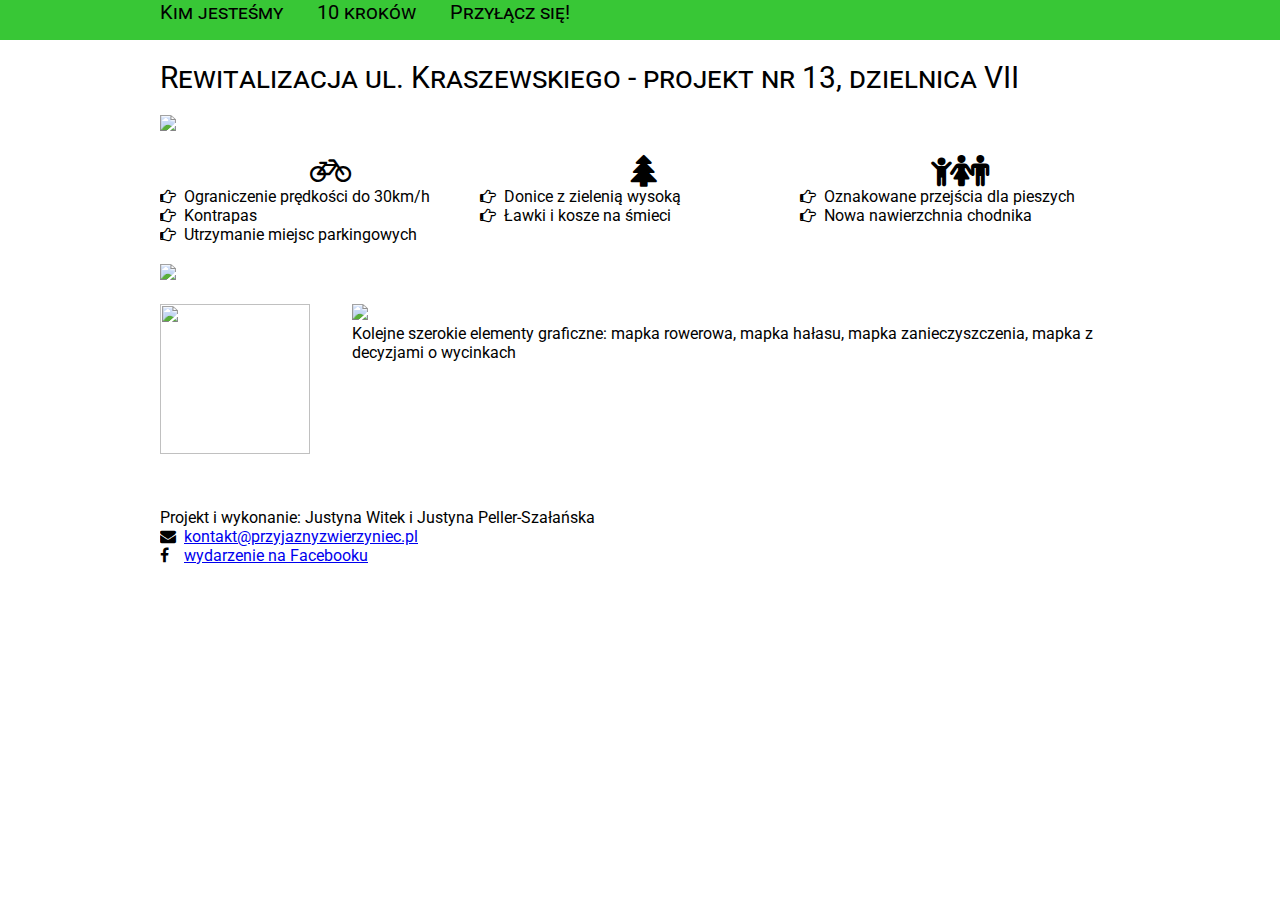
==== index.html @ 170ca945 "Menu added" git status" ====
<!DOCTYPE html>
<html lang="en">
<head>
  <meta charset="utf-8">
  <title>Przyjazny Zwierzyniec</title>
  <link href='http://fonts.googleapis.com/css?family=Roboto&amp;subset=latin,latin-ext' rel='stylesheet' type='text/css'>
  <link rel="stylesheet" href="stylesheets/main.css">
  <link rel="stylesheet" href="http://maxcdn.bootstrapcdn.com/font-awesome/4.3.0/css/font-awesome.min.css">

</head>

<body>
  <nav>
    <div class="menu-bar">
      <ul class="menu-content">
        <li>Kim jesteśmy</li>
        <li>10 kroków</li>
        <li>Przyłącz się!</li>
      </ul>
  </nav>
  <header>
    <h1> Rewitalizacja ul. Kraszewskiego - projekt nr 13, dzielnica VII</h1>
    <section>
      <div class="visualisation">
        <img src="senatorska_salwatorska.jpg" class="visualisation-image">
      </div>

      <!--Założenia-->
      <div class="group">
        <div class="elements">
          <p><i class="fa fa-bicycle fa-2x"></i></p>
          <ul>
            <li><i class="fa fa-hand-o-right"></i> Ograniczenie prędkości do 30km/h</li>
            <li><i class="fa fa-hand-o-right"></i> Kontrapas </li>
            <li><i class="fa fa-hand-o-right"></i> Utrzymanie miejsc parkingowych</li>
          </ul>
        </div>
        <div class="elements">
          <p><i class="fa fa-tree fa-2x"></i><p>
            <ul>
              <li><i class="fa fa-hand-o-right"></i> Donice z zielenią wysoką </li>
              <li><i class="fa fa-hand-o-right"></i> Ławki i kosze na śmieci</li>
            </ul>
          </div>
          <div class="elements">
            <p><i class="fa fa-child fa-2x"></i><i class="fa fa-female fa-2x"></i><i class="fa fa-male fa-2x"></i></p>
            <ul>
              <li><i class="fa fa-hand-o-right"></i> Oznakowane przejścia dla pieszych</li>
              <li><i class="fa fa-hand-o-right"></i> Nowa nawierzchnia chodnika</li>
            </ul>
          </div>
        </div>


        <div class="visualisation">
          <img src="salwatorska_falata.jpg" class="visualisation-image">
        </div>

        <div>
          <div class="voting-logo">
            <img src="logo_13.jpg">
          </div>
          <div class="voting-rules">
            <img src="voting_dates.png">
          </div>
        </div>

        <div class="maps">
          Kolejne szerokie elementy graficzne: mapka rowerowa, mapka hałasu, mapka zanieczyszczenia, mapka z decyzjami o wycinkach
        </div>

<!--
    <div>Icons made by <a href="http://www.flaticon.com/authors/freepik" title="Freepik">Freepik</a> from <a href="http://www.flaticon.com" title="Flaticon">www.flaticon.com</a>             is licensed by <a href="http://creativecommons.org/licenses/by/3.0/" title="Creative Commons BY 3.0">CC BY 3.0</a>
    </div>
  -->
</section>

<section>
  <footer>
    <p>Projekt i wykonanie: Justyna Witek i Justyna Peller-Szałańska</p>
    <p><i class="fa fa-envelope"></i> <a href="mailto:kontakt@przyjaznyzwierzyniec.pl">kontakt@przyjaznyzwierzyniec.pl</a>
      <p><i class="fa fa-facebook"></i> <a href="https://www.facebook.com/events/658930050875613/">wydarzenie na Facebooku</p>
    </footer>
  </section>
</body>
</html>
---- stylesheets/main.css ----
/* http://meyerweb.com/eric/tools/css/reset/ 2. v2.0 | 20110126
  License: none (public domain)
*/

html, body, div, span, applet, object, iframe,
h1, h2, h3, h4, h5, h6, p, blockquote, pre,
a, abbr, acronym, address, big, cite, code,
del, dfn, em, img, ins, kbd, q, s, samp,
small, strike, strong, sub, sup, tt, var,
b, u, i, center,
dl, dt, dd, ol, ul, li,
fieldset, form, label, legend,
table, caption, tbody, tfoot, thead, tr, th, td,
article, aside, canvas, details, embed,
figure, figcaption, footer, header, hgroup,
menu, nav, output, ruby, section, summary,
time, mark, audio, video {
  margin: 0;
  padding: 0;
  border: 0;
  font-size: 100%;
  font: inherit;
  vertical-align: baseline;
}
/* HTML5 display-role reset for older browsers */

/*
  ========================================
  Grid
  ========================================
*/

*,
*:before,
*:after {
  -webkit-box-sizing: border-box;
     -moz-box-sizing: border-box;
          box-sizing: border-box;
}

body {
  font-family: 'Roboto', sans-serif;
  font-size: 16px;
  margin: 0 auto;
  width: 960px;
}

header {
  margin: 60px 0;
}

footer {
  clear: both;
  padding: 50px 0;
}


/*
  ========================================
  Typography
  ========================================
*/

h1 {
  font-size: 30px;
  font-variant: small-caps;
}


.elements p {
  text-align: center;
  vertical-align: bottom;
}

h3 {
  font-size: 20px;
  font-weight: 300;
  padding: 20px;
  margin-top: 20px;
  margin-bottom: 20px;
  line-height: 20px;
  border-radius: 10px;
  width: auto;
}


/*
  ========================================
  Site content
  ========================================
*/

.menu-bar {
  background-color: #38C736;
  top: 0;
  left: 0;
  position: fixed;
  right: 0;
  padding: 0 160px;
  height: 40px;
}

.menu-content {
  list-style-type: none;
  padding-left: 0;
  margin-left: 0;
}

.menu-content li {
  font-size: 20px;
  display: inline;
  padding-right: 30px;
  font-variant: small-caps;
}

.visualisation {
  margin: 20px auto;
}

.visualisation-image {
  width: 960px;
}

.elements {
  float: left;
  width: 33.33%;
}

.group:before,
.group:after {
  content: "";
  display: table;
}
.group:after {
  clear: both;
}
.group {
  *zoom: 1;
}

.voting-logo {
  float: left;
  width: 20%;
  padding: 20 0;
}

.voting-logo img {
  width: 150px;
  height: 150px;
}

.voting-rules {
  float: left;
  width: 80%;
  padding: 20 0;
}

.voting-rules img {
  width: 720px;
}

.maps {
  margin-top: 20px;
}

i {
  width: 20px;
}

li {
    list-style-type: none;
}
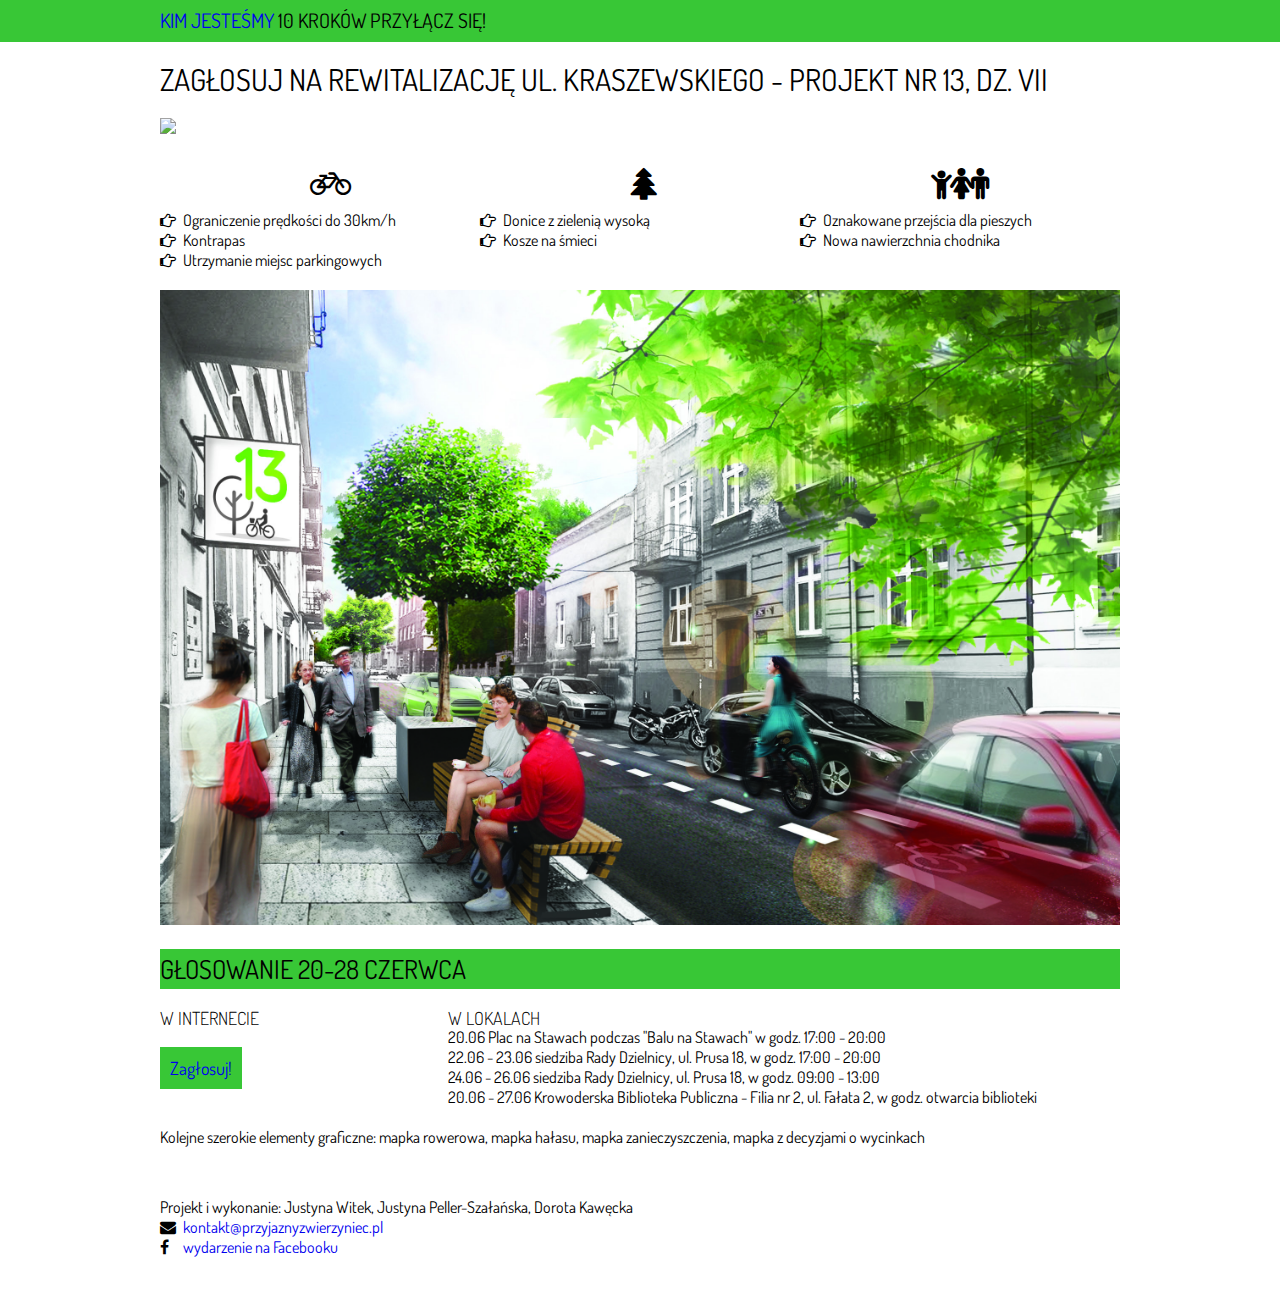
==== commit 1de9b244: "Voting section added" ====
--- a/index.html
+++ b/index.html
@@ -3,7 +3,7 @@
 <head>
   <meta charset="utf-8">
   <title>Przyjazny Zwierzyniec</title>
-  <link href='http://fonts.googleapis.com/css?family=Roboto&amp;subset=latin,latin-ext' rel='stylesheet' type='text/css'>
+  <link href='http://fonts.googleapis.com/css?family=Dosis&amp;subset=latin,latin-ext' rel='stylesheet' type='text/css'>
   <link rel="stylesheet" href="stylesheets/main.css">
   <link rel="stylesheet" href="http://maxcdn.bootstrapcdn.com/font-awesome/4.3.0/css/font-awesome.min.css">
 
@@ -11,63 +11,73 @@
 
 <body>
   <nav>
-    <div class="menu-bar">
-      <ul class="menu-content">
-        <li>Kim jesteśmy</li>
-        <li>10 kroków</li>
-        <li>Przyłącz się!</li>
-      </ul>
+    <ul class="menu">
+      <li><a href="kim.html">Kim jesteśmy</a></li>
+      <li>10 kroków</li>
+      <li>Przyłącz się!</li>
+    </ul>
   </nav>
+
   <header>
-    <h1> Rewitalizacja ul. Kraszewskiego - projekt nr 13, dzielnica VII</h1>
-    <section>
-      <div class="visualisation">
-        <img src="senatorska_salwatorska.jpg" class="visualisation-image">
+    <h1>Zagłosuj na rewitalizację ul. Kraszewskiego - projekt nr 13, dz. VII</h1>
+  </header>
+
+  <section class-"project">
+    <div class="visualisation">
+      <img src="senatorska_salwatorska.jpg">
+    </div>
+    <!--Założenia-->
+    <div class="clear">
+      <div class="elements">
+        <p><i class="fa fa-bicycle fa-2x"></i></p>
+        <ul>
+          <li><i class="fa fa-hand-o-right"></i> Ograniczenie prędkości do 30km/h</li>
+          <li><i class="fa fa-hand-o-right"></i> Kontrapas </li>
+          <li><i class="fa fa-hand-o-right"></i> Utrzymanie miejsc parkingowych</li>
+        </ul>
       </div>
-
-      <!--Założenia-->
-      <div class="group">
-        <div class="elements">
-          <p><i class="fa fa-bicycle fa-2x"></i></p>
+      <div class="elements">
+        <p><i class="fa fa-tree fa-2x"></i><p>
           <ul>
-            <li><i class="fa fa-hand-o-right"></i> Ograniczenie prędkości do 30km/h</li>
-            <li><i class="fa fa-hand-o-right"></i> Kontrapas </li>
-            <li><i class="fa fa-hand-o-right"></i> Utrzymanie miejsc parkingowych</li>
+            <li><i class="fa fa-hand-o-right"></i> Donice z zielenią wysoką </li>
+            <li><i class="fa fa-hand-o-right"></i> Kosze na śmieci</li>
           </ul>
         </div>
         <div class="elements">
-          <p><i class="fa fa-tree fa-2x"></i><p>
+          <p><i class="fa fa-child fa-2x"></i><i class="fa fa-female fa-2x"></i><i class="fa fa-male fa-2x"></i></p>
+          <ul>
+            <li><i class="fa fa-hand-o-right"></i> Oznakowane przejścia dla pieszych</li>
+            <li><i class="fa fa-hand-o-right"></i> Nowa nawierzchnia chodnika</li>
+          </ul>
+        </div>
+      </div>
+
+      <div class="visualisation">
+        <img src="salwatorska_falata.jpg">
+      </div>
+
+      <section class="voting">
+          <h2>Głosowanie 20-28 czerwca</h2>
+          <div class="clear">
+          <div class="voting-online">
+            <h3>W Internecie</h3>
+            <a href="http://budzet.dialoguj.pl/projects/1094-rewitalizacja-ul-kraszewskiego-poprawa-bezpieczenstwa-ruchu-drogowego-oraz-podniesienie-standardu-i-ozywienie-przestrzeni-sasiedzkiej-sciezka-rowerowa-i-zielen">Zagłosuj!</a>
+          </div>
+          <div class="voting-onsite">
+            <h3>W lokalach</h3>
             <ul>
-              <li><i class="fa fa-hand-o-right"></i> Donice z zielenią wysoką </li>
-              <li><i class="fa fa-hand-o-right"></i> Ławki i kosze na śmieci</li>
-            </ul>
-          </div>
-          <div class="elements">
-            <p><i class="fa fa-child fa-2x"></i><i class="fa fa-female fa-2x"></i><i class="fa fa-male fa-2x"></i></p>
-            <ul>
-              <li><i class="fa fa-hand-o-right"></i> Oznakowane przejścia dla pieszych</li>
-              <li><i class="fa fa-hand-o-right"></i> Nowa nawierzchnia chodnika</li>
+              <li>20.06 Plac na Stawach podczas "Balu na Stawach" w godz. 17:00 - 20:00</li>
+              <li>22.06 - 23.06 siedziba Rady Dzielnicy, ul. Prusa 18, w godz. 17:00 - 20:00</li>
+              <li>24.06 - 26.06 siedziba Rady Dzielnicy, ul. Prusa 18, w godz. 09:00 - 13:00</li>
+              <li>20.06 - 27.06 Krowoderska Biblioteka Publiczna - Filia nr 2, ul. Fałata 2, w godz. otwarcia biblioteki</li>
             </ul>
           </div>
         </div>
+      </section>
 
-
-        <div class="visualisation">
-          <img src="salwatorska_falata.jpg" class="visualisation-image">
-        </div>
-
-        <div>
-          <div class="voting-logo">
-            <img src="logo_13.jpg">
-          </div>
-          <div class="voting-rules">
-            <img src="voting_dates.png">
-          </div>
-        </div>
-
-        <div class="maps">
-          Kolejne szerokie elementy graficzne: mapka rowerowa, mapka hałasu, mapka zanieczyszczenia, mapka z decyzjami o wycinkach
-        </div>
+      <div class="maps">
+        Kolejne szerokie elementy graficzne: mapka rowerowa, mapka hałasu, mapka zanieczyszczenia, mapka z decyzjami o wycinkach
+      </div>
 
 <!--
     <div>Icons made by <a href="http://www.flaticon.com/authors/freepik" title="Freepik">Freepik</a> from <a href="http://www.flaticon.com" title="Flaticon">www.flaticon.com</a>             is licensed by <a href="http://creativecommons.org/licenses/by/3.0/" title="Creative Commons BY 3.0">CC BY 3.0</a>
@@ -75,12 +85,10 @@
   -->
 </section>
 
-<section>
-  <footer>
-    <p>Projekt i wykonanie: Justyna Witek i Justyna Peller-Szałańska</p>
-    <p><i class="fa fa-envelope"></i> <a href="mailto:kontakt@przyjaznyzwierzyniec.pl">kontakt@przyjaznyzwierzyniec.pl</a>
-      <p><i class="fa fa-facebook"></i> <a href="https://www.facebook.com/events/658930050875613/">wydarzenie na Facebooku</p>
-    </footer>
-  </section>
+<footer>
+  <p>Projekt i wykonanie: Justyna Witek, Justyna Peller-Szałańska, Dorota Kawęcka</p>
+  <p><i class="fa fa-envelope"></i> <a href="mailto:kontakt@przyjaznyzwierzyniec.pl">kontakt@przyjaznyzwierzyniec.pl</a></p>
+  <p><i class="fa fa-facebook"></i> <a href="https://www.facebook.com/events/658930050875613/">wydarzenie na Facebooku</a></p>
+</footer>
 </body>
 </html>
--- a/stylesheets/main.css
+++ b/stylesheets/main.css
@@ -39,14 +39,14 @@
 }
 
 body {
-  font-family: 'Roboto', sans-serif;
+  font-family: 'Dosis', sans-serif;
   font-size: 16px;
   margin: 0 auto;
   width: 960px;
 }
 
 header {
-  margin: 60px 0;
+  margin: 60px 0 20px 0;
 }
 
 footer {
@@ -63,24 +63,24 @@
 
 h1 {
   font-size: 30px;
-  font-variant: small-caps;
+  text-transform: uppercase;
 }
 
+h2 {
+  font-size: 26px;
+  text-transform: uppercase;
+}
 
 .elements p {
+  margin: 10px 0;
   text-align: center;
-  vertical-align: bottom;
 }
 
 h3 {
-  font-size: 20px;
+  font-size: 18px;
   font-weight: 300;
-  padding: 20px;
-  margin-top: 20px;
-  margin-bottom: 20px;
-  line-height: 20px;
-  border-radius: 10px;
-  width: auto;
+  line-height: 18px;
+  text-transform: uppercase;
 }
 
 
@@ -90,35 +90,35 @@
   ========================================
 */
 
-.menu-bar {
-  background-color: #38C736;
+nav {
+  position: fixed;
   top: 0;
   left: 0;
-  position: fixed;
   right: 0;
-  padding: 0 160px;
-  height: 40px;
+  background-color: #38C736;
+  z-index: 1;
 }
 
-.menu-content {
+.menu {
   list-style-type: none;
+  width: 960px;
+  margin: 0 auto;
   padding-left: 0;
-  margin-left: 0;
+  line-height: 40px;
 }
 
-.menu-content li {
+.menu li {
   font-size: 20px;
   display: inline;
-  padding-right: 30px;
-  font-variant: small-caps;
+  text-transform: uppercase;
 }
 
 .visualisation {
   margin: 20px auto;
 }
 
-.visualisation-image {
-  width: 960px;
+.visualisation img {
+  width: 100%;
 }
 
 .elements {
@@ -126,41 +126,52 @@
   width: 33.33%;
 }
 
-.group:before,
-.group:after {
+.clear:before,
+.clear:after {
   content: "";
   display: table;
 }
-.group:after {
+
+.clear:after {
   clear: both;
 }
-.group {
+
+.clear {
   *zoom: 1;
 }
 
-.voting-logo {
-  float: left;
-  width: 20%;
-  padding: 20 0;
+.project .clear {
+  margin-bottom: 40px;
 }
 
-.voting-logo img {
-  width: 150px;
-  height: 150px;
+
+.voting h2 {
+  height: 40px;
+  line-height: 40px;
+  background-color: #38C736;
 }
 
-.voting-rules {
+.voting-online {
   float: left;
-  width: 80%;
-  padding: 20 0;
+  width: 30%;
+  padding: 20px 0;
 }
 
-.voting-rules img {
-  width: 720px;
+.voting-onsite {
+  float: right;
+  width: 70%;
+  padding: 20px 0;
 }
 
-.maps {
+a {
+  text-decoration: none;
+}
+.voting-online a {
+  font-size: 18px;
+  background: #38C736;
+  padding: 10px;
   margin-top: 20px;
+  display: inline-block;
 }
 
 i {
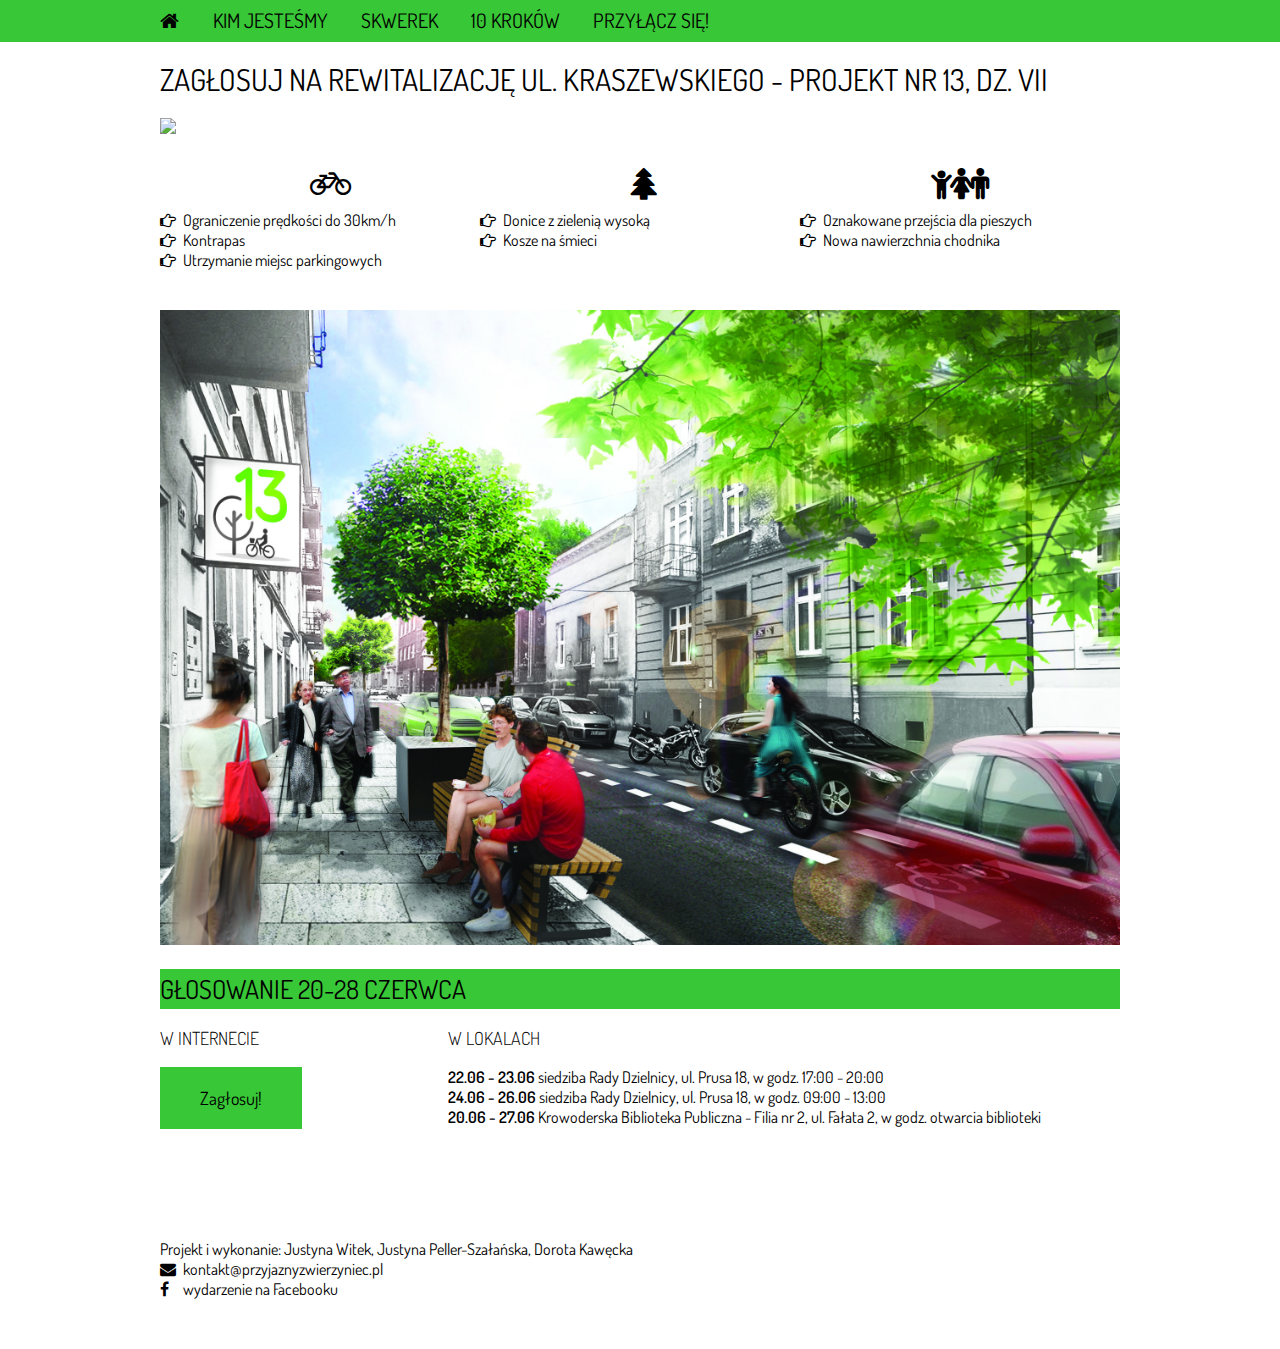
==== commit bd8f3005: "Skwerek subsite added, favicon created" ====
--- a/index.html
+++ b/index.html
@@ -3,16 +3,34 @@
 <head>
   <meta charset="utf-8">
   <title>Przyjazny Zwierzyniec</title>
-  <link href='http://fonts.googleapis.com/css?family=Dosis&amp;subset=latin,latin-ext' rel='stylesheet' type='text/css'>
+  <link href='http://fonts.googleapis.com/css?family=Dosis:400,600&amp;subset=latin,latin-ext' rel='stylesheet' type='text/css'>
   <link rel="stylesheet" href="stylesheets/main.css">
   <link rel="stylesheet" href="http://maxcdn.bootstrapcdn.com/font-awesome/4.3.0/css/font-awesome.min.css">
-
+  <link rel="apple-touch-icon" sizes="57x57" href="/apple-icon-57x57.png">
+  <link rel="apple-touch-icon" sizes="60x60" href="/apple-icon-60x60.png">
+  <link rel="apple-touch-icon" sizes="72x72" href="/apple-icon-72x72.png">
+  <link rel="apple-touch-icon" sizes="76x76" href="/apple-icon-76x76.png">
+  <link rel="apple-touch-icon" sizes="114x114" href="/apple-icon-114x114.png">
+  <link rel="apple-touch-icon" sizes="120x120" href="/apple-icon-120x120.png">
+  <link rel="apple-touch-icon" sizes="144x144" href="/apple-icon-144x144.png">
+  <link rel="apple-touch-icon" sizes="152x152" href="/apple-icon-152x152.png">
+  <link rel="apple-touch-icon" sizes="180x180" href="/apple-icon-180x180.png">
+  <link rel="icon" type="image/png" sizes="192x192"  href="/android-icon-192x192.png">
+  <link rel="icon" type="image/png" sizes="32x32" href="/favicon-32x32.png">
+  <link rel="icon" type="image/png" sizes="96x96" href="/favicon-96x96.png">
+  <link rel="icon" type="image/png" sizes="16x16" href="/favicon-16x16.png">
+  <link rel="manifest" href="/manifest.json">
+  <meta name="msapplication-TileColor" content="#ffffff">
+  <meta name="msapplication-TileImage" content="/ms-icon-144x144.png">
+  <meta name="theme-color" content="#ffffff">
 </head>
 
 <body>
   <nav>
     <ul class="menu">
+      <li><a href="index.html"><i class="fa fa-home"></i></a></li>
       <li><a href="kim.html">Kim jesteśmy</a></li>
+      <li><a href="skwerek.html">Skwerek</a></li>
       <li>10 kroków</li>
       <li>Przyłącz się!</li>
     </ul>
@@ -22,7 +40,7 @@
     <h1>Zagłosuj na rewitalizację ul. Kraszewskiego - projekt nr 13, dz. VII</h1>
   </header>
 
-  <section class-"project">
+  <section class="project_13">
     <div class="visualisation">
       <img src="senatorska_salwatorska.jpg">
     </div>
@@ -61,24 +79,18 @@
           <div class="clear">
           <div class="voting-online">
             <h3>W Internecie</h3>
-            <a href="http://budzet.dialoguj.pl/projects/1094-rewitalizacja-ul-kraszewskiego-poprawa-bezpieczenstwa-ruchu-drogowego-oraz-podniesienie-standardu-i-ozywienie-przestrzeni-sasiedzkiej-sciezka-rowerowa-i-zielen">Zagłosuj!</a>
+            <a href="http://budzet.dialoguj.pl/projects/1094-rewitalizacja-ul-kraszewskiego-poprawa-bezpieczenstwa-ruchu-drogowego-oraz-podniesienie-standardu-i-ozywienie-przestrzeni-sasiedzkiej-sciezka-rowerowa-i-zielen" target="_blank">Zagłosuj!</a>
           </div>
           <div class="voting-onsite">
             <h3>W lokalach</h3>
             <ul>
-              <li>20.06 Plac na Stawach podczas "Balu na Stawach" w godz. 17:00 - 20:00</li>
-              <li>22.06 - 23.06 siedziba Rady Dzielnicy, ul. Prusa 18, w godz. 17:00 - 20:00</li>
-              <li>24.06 - 26.06 siedziba Rady Dzielnicy, ul. Prusa 18, w godz. 09:00 - 13:00</li>
-              <li>20.06 - 27.06 Krowoderska Biblioteka Publiczna - Filia nr 2, ul. Fałata 2, w godz. otwarcia biblioteki</li>
+              <li><strong>22.06 - 23.06</strong> siedziba Rady Dzielnicy, ul. Prusa 18, w godz. 17:00 - 20:00</li>
+              <li><strong>24.06 - 26.06</strong> siedziba Rady Dzielnicy, ul. Prusa 18, w godz. 09:00 - 13:00</li>
+              <li><strong>20.06 - 27.06</strong> Krowoderska Biblioteka Publiczna - Filia nr 2, ul. Fałata 2, w godz. otwarcia biblioteki</li>
             </ul>
           </div>
         </div>
       </section>
-
-      <div class="maps">
-        Kolejne szerokie elementy graficzne: mapka rowerowa, mapka hałasu, mapka zanieczyszczenia, mapka z decyzjami o wycinkach
-      </div>
-
 <!--
     <div>Icons made by <a href="http://www.flaticon.com/authors/freepik" title="Freepik">Freepik</a> from <a href="http://www.flaticon.com" title="Flaticon">www.flaticon.com</a>             is licensed by <a href="http://creativecommons.org/licenses/by/3.0/" title="Creative Commons BY 3.0">CC BY 3.0</a>
     </div>
--- a/stylesheets/main.css
+++ b/stylesheets/main.css
@@ -81,8 +81,12 @@
   font-weight: 300;
   line-height: 18px;
   text-transform: uppercase;
-}
-
+  margin-bottom: 20px;
+}
+
+strong {
+  font-weight: 600;
+}
 
 /*
   ========================================
@@ -111,6 +115,7 @@
   font-size: 20px;
   display: inline;
   text-transform: uppercase;
+  padding-right: 30px;
 }
 
 .visualisation {
@@ -140,12 +145,13 @@
   *zoom: 1;
 }
 
-.project .clear {
+.project_13 .clear,
+.project_skwerek .clear{
   margin-bottom: 40px;
 }
 
-
-.voting h2 {
+.voting h2,
+.skwerek-aims h2 {
   height: 40px;
   line-height: 40px;
   background-color: #38C736;
@@ -163,22 +169,60 @@
   padding: 20px 0;
 }
 
-a {
-  text-decoration: none;
-}
 .voting-online a {
   font-size: 18px;
   background: #38C736;
-  padding: 10px;
-  margin-top: 20px;
+  padding: 20px 40px;
+  transition: all .5s;
+  color: black;
   display: inline-block;
+}
+
+.voting-online a:hover {
+  background: #078F07;
+  color: white;
+}
+
+a {
+  text-decoration: none;
+  color: black;
 }
 
 i {
   width: 20px;
 }
 
-li {
-    list-style-type: none;
-}
-
+nav ul,
+.elements ul,
+.voting-onsite ul,
+.skwerek-aims ul {
+  list-style-type: none;
+}
+
+.skwerek-plan {
+  float: left;
+  width: 60%;
+}
+
+.skwerek-plan img {
+  width: 100%;
+}
+
+.skwerek-legend {
+  float: left;
+  width: 40%;
+  padding-left: 20px;
+}
+
+.skwerek-legend p {
+  font-weight: 600;
+}
+
+.skwerek-legend ol {
+  margin-left: 15px;
+}
+
+.skwerek-legend li,
+.skwerek-aims li {
+  padding-top: 5px;
+}
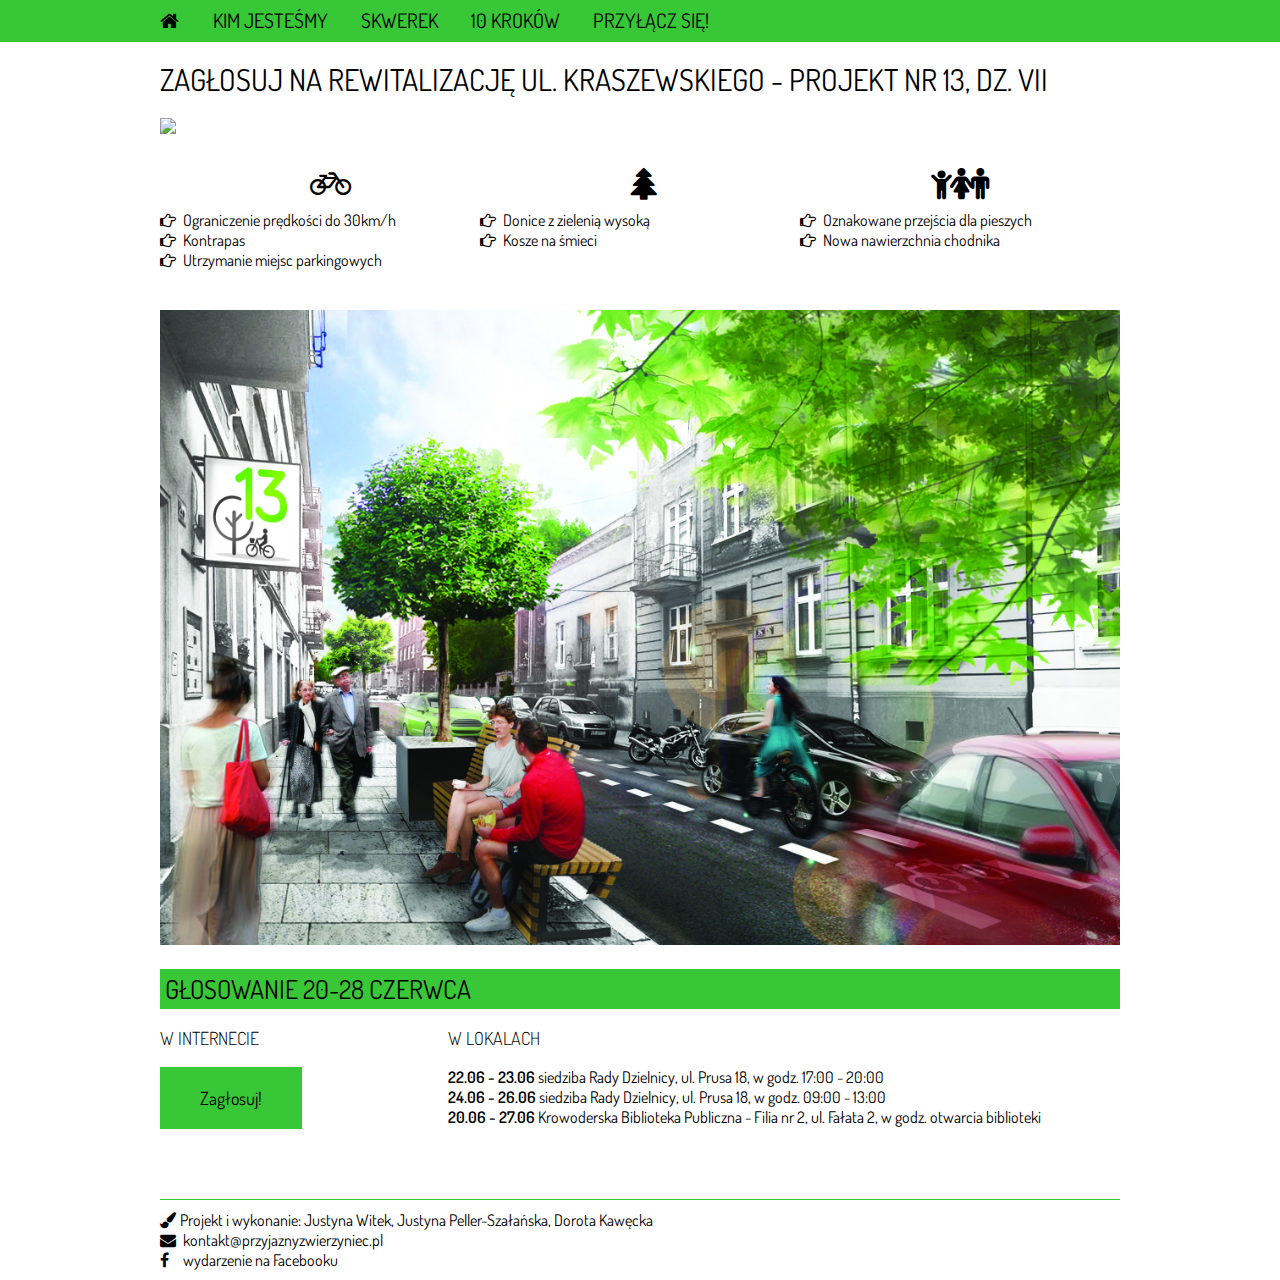
==== commit 6aa0c53e: "Footer improved" ====
--- a/index.html
+++ b/index.html
@@ -98,7 +98,7 @@
 </section>
 
 <footer>
-  <p>Projekt i wykonanie: Justyna Witek, Justyna Peller-Szałańska, Dorota Kawęcka</p>
+  <p><i class="fa fa-paint-brush"></i>Projekt i wykonanie: Justyna Witek, Justyna Peller-Szałańska, Dorota Kawęcka</p>
   <p><i class="fa fa-envelope"></i> <a href="mailto:kontakt@przyjaznyzwierzyniec.pl">kontakt@przyjaznyzwierzyniec.pl</a></p>
   <p><i class="fa fa-facebook"></i> <a href="https://www.facebook.com/events/658930050875613/">wydarzenie na Facebooku</a></p>
 </footer>
--- a/stylesheets/main.css
+++ b/stylesheets/main.css
@@ -51,7 +51,9 @@
 
 footer {
   clear: both;
-  padding: 50px 0;
+  margin: 70px 0 10px 0;
+  padding-top: 10px;
+  border-top: 1px solid #38C736;
 }
 
 
@@ -69,6 +71,7 @@
 h2 {
   font-size: 26px;
   text-transform: uppercase;
+  padding-left: 5px;
 }
 
 .elements p {
@@ -155,18 +158,17 @@
   height: 40px;
   line-height: 40px;
   background-color: #38C736;
+  margin: 20px 0;
 }
 
 .voting-online {
   float: left;
   width: 30%;
-  padding: 20px 0;
 }
 
 .voting-onsite {
   float: right;
   width: 70%;
-  padding: 20px 0;
 }
 
 .voting-online a {
@@ -226,3 +228,72 @@
 .skwerek-aims li {
   padding-top: 5px;
 }
+
+.skwerek-aims {
+  margin-bottom: 20px;
+}
+
+.skwerek-stages {
+  margin-top: 20px;
+}
+
+.breadcrumb {
+  list-style: none;
+  overflow: hidden;
+  font: 18px;
+}
+.breadcrumb li {
+  float: left;
+}
+.breadcrumb li a {
+  color: black;
+  text-decoration: none;
+  padding: 10px 0 10px 45px;
+  background: #38C736;
+  position: relative;
+  display: block;
+  float: left;
+}
+
+.breadcrumb li a:after {
+  content: " ";
+  display: block;
+  width: 0;
+  height: 0;
+  border-top: 50px solid transparent;           /* Go big on the size, and let overflow hide */
+  border-bottom: 50px solid transparent;
+  border-left: 30px solid #38C736;
+  position: absolute;
+  top: 50%;
+  margin-top: -50px;
+  left: 100%;
+  z-index: 2;
+}
+
+.breadcrumb li a:before {
+  content: " ";
+  display: block;
+  width: 0;
+  height: 0;
+  border-top: 50px solid transparent;
+  border-bottom: 50px solid transparent;
+  border-left: 30px solid white;
+  position: absolute;
+  top: 50%;
+  margin-top: -50px;
+  margin-left: 1px;
+  left: 100%;
+  z-index: 1;
+}
+
+.breadcrumb li:first-child a {
+  padding-left: 15px;
+}
+.breadcrumb li:nth-child(2) a       { background:        #38C736;}
+.breadcrumb li:nth-child(2) a:after { border-left-color: #38C736;}
+.breadcrumb li:nth-child(3) a       { background:        #5CE45C;}
+.breadcrumb li:nth-child(3) a:after { border-left-color: #5CE45C;}
+.breadcrumb li:nth-child(4) a       { background:        #93F993;}
+.breadcrumb li:nth-child(4) a:after { border-left-color: #93F993;}
+
+
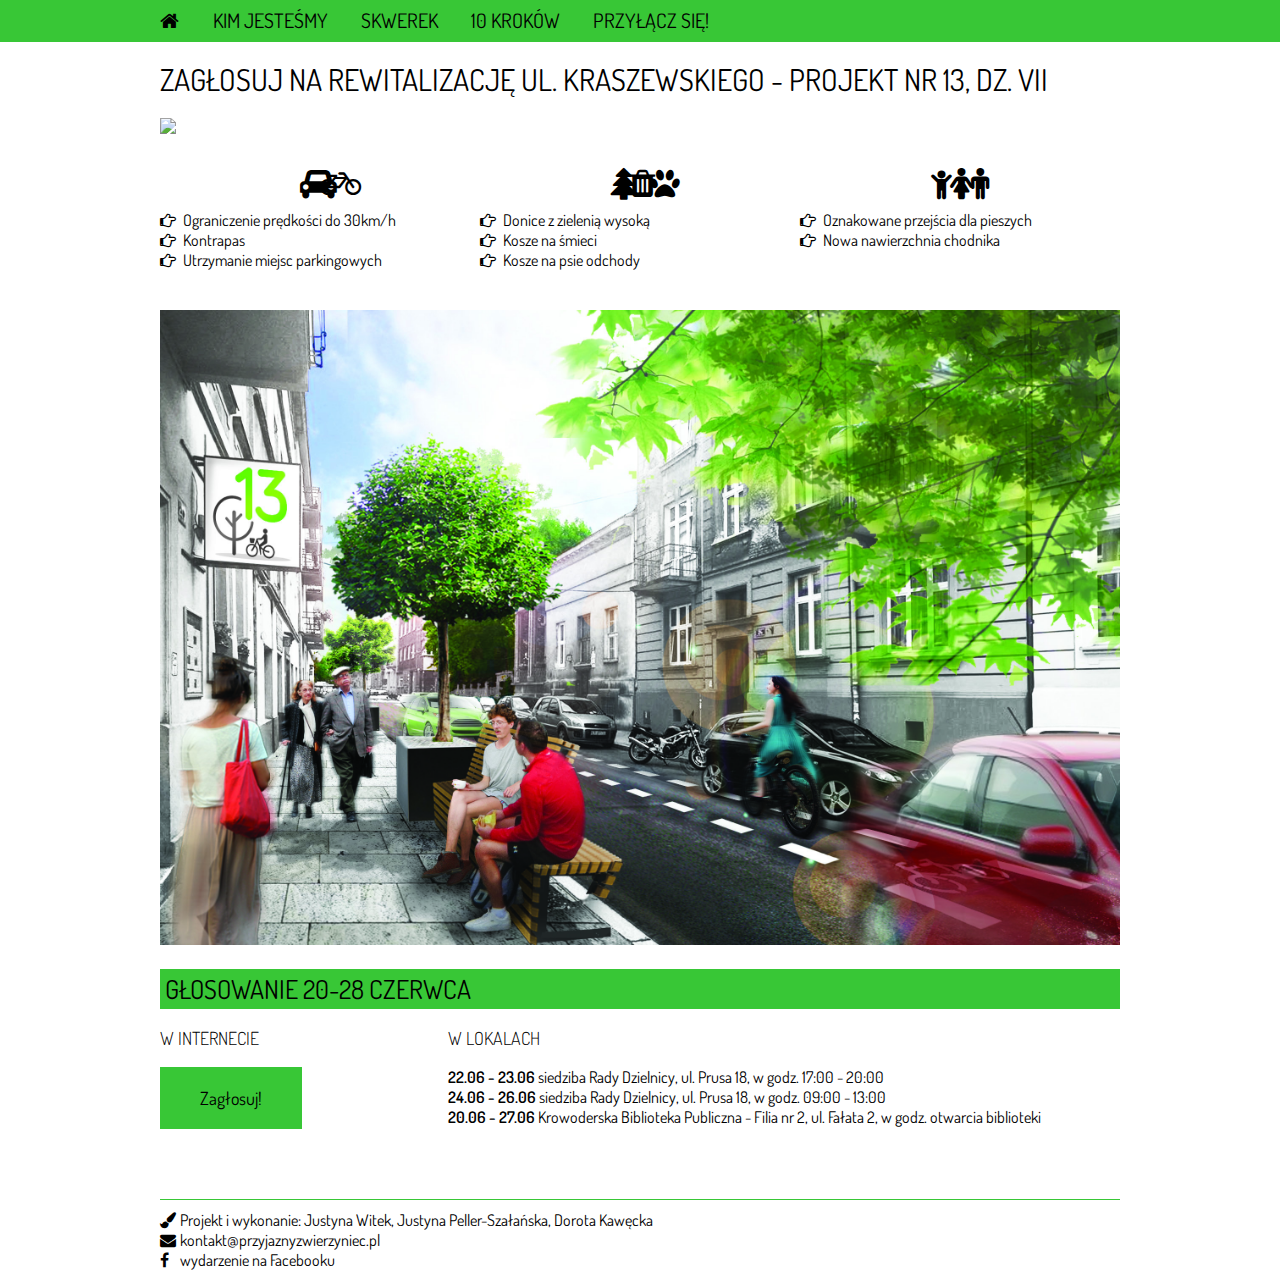
==== commit 12433459: "Google Analytics added" ====
--- a/index.html
+++ b/index.html
@@ -32,7 +32,7 @@
       <li><a href="kim.html">Kim jesteśmy</a></li>
       <li><a href="skwerek.html">Skwerek</a></li>
       <li>10 kroków</li>
-      <li>Przyłącz się!</li>
+      <li><a href="join_us.html">Przyłącz się!</a></li>
     </ul>
   </nav>
 
@@ -47,7 +47,7 @@
     <!--Założenia-->
     <div class="clear">
       <div class="elements">
-        <p><i class="fa fa-bicycle fa-2x"></i></p>
+        <p><i class="fa fa-car fa-2x icons-spacing"></i><i class="fa fa-bicycle fa-2x icons-spacing"></i></p>
         <ul>
           <li><i class="fa fa-hand-o-right"></i> Ograniczenie prędkości do 30km/h</li>
           <li><i class="fa fa-hand-o-right"></i> Kontrapas </li>
@@ -55,52 +55,62 @@
         </ul>
       </div>
       <div class="elements">
-        <p><i class="fa fa-tree fa-2x"></i><p>
-          <ul>
-            <li><i class="fa fa-hand-o-right"></i> Donice z zielenią wysoką </li>
-            <li><i class="fa fa-hand-o-right"></i> Kosze na śmieci</li>
-          </ul>
-        </div>
-        <div class="elements">
-          <p><i class="fa fa-child fa-2x"></i><i class="fa fa-female fa-2x"></i><i class="fa fa-male fa-2x"></i></p>
-          <ul>
-            <li><i class="fa fa-hand-o-right"></i> Oznakowane przejścia dla pieszych</li>
-            <li><i class="fa fa-hand-o-right"></i> Nowa nawierzchnia chodnika</li>
-          </ul>
-        </div>
+        <p class="icons-spacing"><i class="fa fa-tree fa-2x icons-spacing"></i><i class="fa fa-trash fa-2x icons-spacing"></i><i class="fa fa-paw fa-2x icons-spacing"></i></p>
+        <ul>
+          <li><i class="fa fa-hand-o-right"></i> Donice z zielenią wysoką </li>
+          <li><i class="fa fa-hand-o-right"></i> Kosze na śmieci</li>
+          <li><i class="fa fa-hand-o-right"></i> Kosze na psie odchody</li>
+        </ul>
       </div>
+      <div class="elements">
+        <p><i class="fa fa-child fa-2x"></i><i class="fa fa-female fa-2x"></i><i class="fa fa-male fa-2x"></i></p>
+        <ul>
+          <li><i class="fa fa-hand-o-right"></i> Oznakowane przejścia dla pieszych</li>
+          <li><i class="fa fa-hand-o-right"></i> Nowa nawierzchnia chodnika</li>
+        </ul>
+      </div>
+    </div>
 
-      <div class="visualisation">
-        <img src="salwatorska_falata.jpg">
+    <div class="visualisation">
+      <img src="salwatorska_falata.jpg">
+    </div>
+  </section>
+  <section class="voting">
+    <h2>Głosowanie 20-28 czerwca</h2>
+    <div class="clear">
+      <div class="voting-online">
+        <h3>W Internecie</h3>
+        <a href="http://budzet.dialoguj.pl/projects/1094-rewitalizacja-ul-kraszewskiego-poprawa-bezpieczenstwa-ruchu-drogowego-oraz-podniesienie-standardu-i-ozywienie-przestrzeni-sasiedzkiej-sciezka-rowerowa-i-zielen" target="_blank">Zagłosuj!</a>
       </div>
-
-      <section class="voting">
-          <h2>Głosowanie 20-28 czerwca</h2>
-          <div class="clear">
-          <div class="voting-online">
-            <h3>W Internecie</h3>
-            <a href="http://budzet.dialoguj.pl/projects/1094-rewitalizacja-ul-kraszewskiego-poprawa-bezpieczenstwa-ruchu-drogowego-oraz-podniesienie-standardu-i-ozywienie-przestrzeni-sasiedzkiej-sciezka-rowerowa-i-zielen" target="_blank">Zagłosuj!</a>
-          </div>
-          <div class="voting-onsite">
-            <h3>W lokalach</h3>
-            <ul>
-              <li><strong>22.06 - 23.06</strong> siedziba Rady Dzielnicy, ul. Prusa 18, w godz. 17:00 - 20:00</li>
-              <li><strong>24.06 - 26.06</strong> siedziba Rady Dzielnicy, ul. Prusa 18, w godz. 09:00 - 13:00</li>
-              <li><strong>20.06 - 27.06</strong> Krowoderska Biblioteka Publiczna - Filia nr 2, ul. Fałata 2, w godz. otwarcia biblioteki</li>
-            </ul>
-          </div>
-        </div>
-      </section>
+      <div class="voting-onsite">
+        <h3>W lokalach</h3>
+        <ul>
+          <li><strong>22.06 - 23.06</strong> siedziba Rady Dzielnicy, ul. Prusa 18, w godz. 17:00 - 20:00</li>
+          <li><strong>24.06 - 26.06</strong> siedziba Rady Dzielnicy, ul. Prusa 18, w godz. 09:00 - 13:00</li>
+          <li><strong>20.06 - 27.06</strong> Krowoderska Biblioteka Publiczna - Filia nr 2, ul. Fałata 2, w godz. otwarcia biblioteki</li>
+        </ul>
+      </div>
+    </div>
+  </section>
 <!--
     <div>Icons made by <a href="http://www.flaticon.com/authors/freepik" title="Freepik">Freepik</a> from <a href="http://www.flaticon.com" title="Flaticon">www.flaticon.com</a>             is licensed by <a href="http://creativecommons.org/licenses/by/3.0/" title="Creative Commons BY 3.0">CC BY 3.0</a>
     </div>
   -->
-</section>
 
-<footer>
-  <p><i class="fa fa-paint-brush"></i>Projekt i wykonanie: Justyna Witek, Justyna Peller-Szałańska, Dorota Kawęcka</p>
-  <p><i class="fa fa-envelope"></i> <a href="mailto:kontakt@przyjaznyzwierzyniec.pl">kontakt@przyjaznyzwierzyniec.pl</a></p>
-  <p><i class="fa fa-facebook"></i> <a href="https://www.facebook.com/events/658930050875613/">wydarzenie na Facebooku</a></p>
-</footer>
+  <footer>
+    <p><i class="fa fa-paint-brush"></i>Projekt i wykonanie: Justyna Witek, Justyna Peller-Szałańska, Dorota Kawęcka</p>
+    <p><i class="fa fa-envelope"></i><a href="mailto:kontakt@przyjaznyzwierzyniec.pl">kontakt@przyjaznyzwierzyniec.pl</a></p>
+    <p><i class="fa fa-facebook"></i><a href="https://www.facebook.com/events/658930050875613/">wydarzenie na Facebooku</a></p>
+  </footer>
+  <script>
+    (function(i,s,o,g,r,a,m){i['GoogleAnalyticsObject']=r;i[r]=i[r]||function(){
+      (i[r].q=i[r].q||[]).push(arguments)},i[r].l=1*new Date();a=s.createElement(o),
+      m=s.getElementsByTagName(o)[0];a.async=1;a.src=g;m.parentNode.insertBefore(a,m)
+    })(window,document,'script','//www.google-analytics.com/analytics.js','ga');
+
+    ga('create', 'UA-64375209-1', 'auto');
+    ga('send', 'pageview');
+
+  </script>
 </body>
 </html>
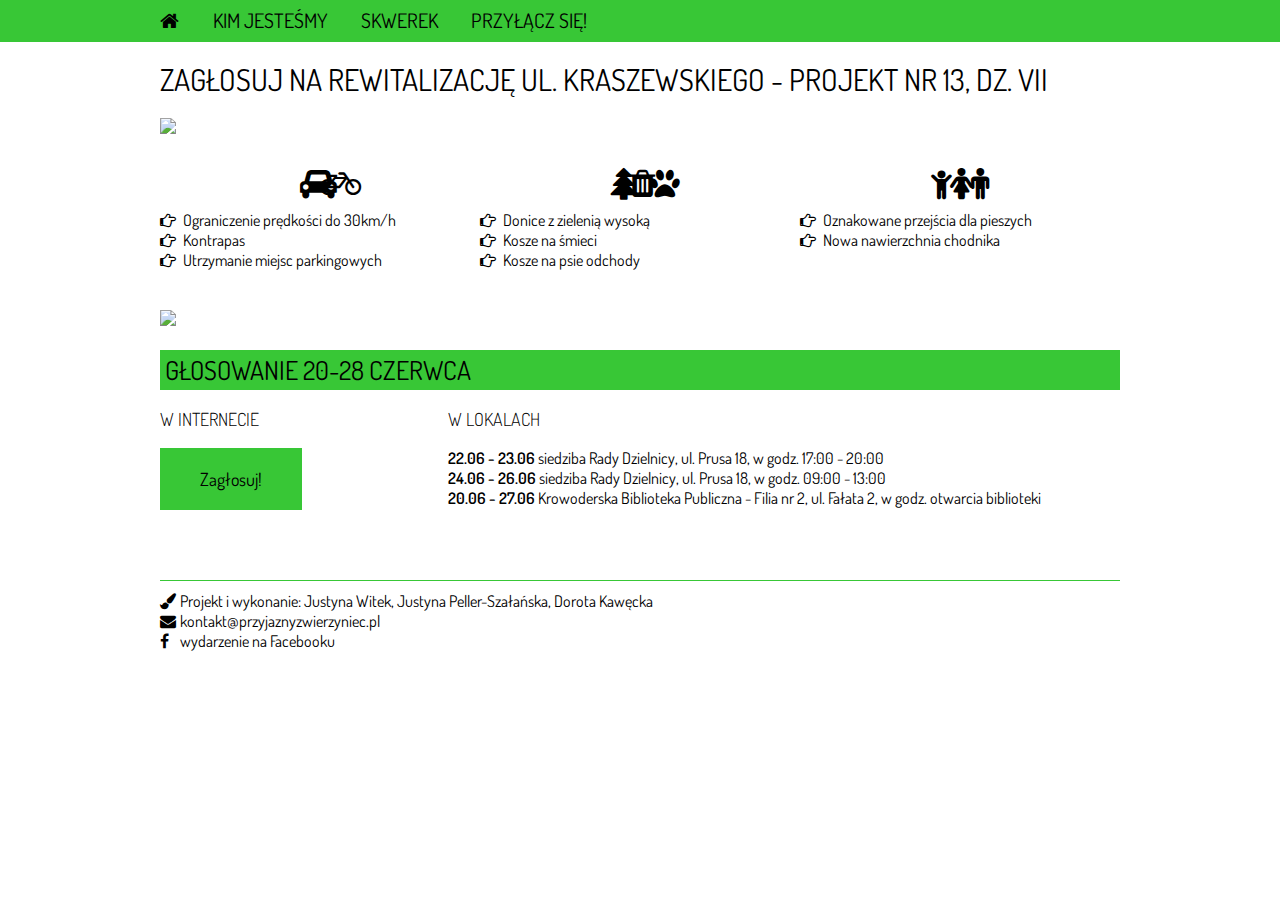
==== commit 7650a487: "GA improved with external js file" ====
--- a/index.html
+++ b/index.html
@@ -6,23 +6,29 @@
   <link href='http://fonts.googleapis.com/css?family=Dosis:400,600&amp;subset=latin,latin-ext' rel='stylesheet' type='text/css'>
   <link rel="stylesheet" href="stylesheets/main.css">
   <link rel="stylesheet" href="http://maxcdn.bootstrapcdn.com/font-awesome/4.3.0/css/font-awesome.min.css">
-  <link rel="apple-touch-icon" sizes="57x57" href="/apple-icon-57x57.png">
-  <link rel="apple-touch-icon" sizes="60x60" href="/apple-icon-60x60.png">
-  <link rel="apple-touch-icon" sizes="72x72" href="/apple-icon-72x72.png">
-  <link rel="apple-touch-icon" sizes="76x76" href="/apple-icon-76x76.png">
-  <link rel="apple-touch-icon" sizes="114x114" href="/apple-icon-114x114.png">
-  <link rel="apple-touch-icon" sizes="120x120" href="/apple-icon-120x120.png">
-  <link rel="apple-touch-icon" sizes="144x144" href="/apple-icon-144x144.png">
-  <link rel="apple-touch-icon" sizes="152x152" href="/apple-icon-152x152.png">
-  <link rel="apple-touch-icon" sizes="180x180" href="/apple-icon-180x180.png">
-  <link rel="icon" type="image/png" sizes="192x192"  href="/android-icon-192x192.png">
-  <link rel="icon" type="image/png" sizes="32x32" href="/favicon-32x32.png">
-  <link rel="icon" type="image/png" sizes="96x96" href="/favicon-96x96.png">
-  <link rel="icon" type="image/png" sizes="16x16" href="/favicon-16x16.png">
+  <link rel="apple-touch-icon" sizes="57x57" href="/images/favicon/apple-icon-57x57.png">
+  <link rel="apple-touch-icon" sizes="60x60" href="/images/favicon/apple-icon-60x60.png">
+  <link rel="apple-touch-icon" sizes="72x72" href="/images/favicon/apple-icon-72x72.png">
+  <link rel="apple-touch-icon" sizes="76x76" href="/images/favicon/apple-icon-76x76.png">
+  <link rel="apple-touch-icon" sizes="114x114" href="/images/favicon/apple-icon-114x114.png">
+  <link rel="apple-touch-icon" sizes="120x120" href="/images/favicon/apple-icon-120x120.png">
+  <link rel="apple-touch-icon" sizes="144x144" href="/images/favicon/apple-icon-144x144.png">
+  <link rel="apple-touch-icon" sizes="152x152" href="/images/favicon/apple-icon-152x152.png">
+  <link rel="apple-touch-icon" sizes="180x180" href="/images/favicon/apple-icon-180x180.png">
+  <link rel="icon" type="image/png" sizes="192x192"  href="/images/favicon/android-icon-192x192.png">
+  <link rel="icon" type="image/png" sizes="32x32" href="/images/favicon/favicon-32x32.png">
+  <link rel="icon" type="image/png" sizes="96x96" href="/images/favicon/favicon-96x96.png">
+  <link rel="icon" type="image/png" sizes="16x16" href="/images/favicon/favicon-16x16.png">
   <link rel="manifest" href="/manifest.json">
   <meta name="msapplication-TileColor" content="#ffffff">
-  <meta name="msapplication-TileImage" content="/ms-icon-144x144.png">
+  <meta name="msapplication-TileImage" content="/images/favicon/ms-icon-144x144.png">
   <meta name="theme-color" content="#ffffff">
+
+  <meta content='Przyjazny Zwierzyniec' property='og:title'>
+  <meta content='Jesteśmy grupą mieszkańców, którzych łączy troska i dbanie o jakość wspólnej przestrzeni miejskiej naszej dzielnicy' property='og:description'>
+  <meta content='http://przyjaznyzwierzyniec.pl/images/salwatorska_falata_resize.jpg' property='og:image'>
+
+  <script src="/javascripts/ga.js"></script>
 </head>
 
 <body>
@@ -31,7 +37,7 @@
       <li><a href="index.html"><i class="fa fa-home"></i></a></li>
       <li><a href="kim.html">Kim jesteśmy</a></li>
       <li><a href="skwerek.html">Skwerek</a></li>
-      <li>10 kroków</li>
+      <!-- <li>10 kroków</li> -->
       <li><a href="join_us.html">Przyłącz się!</a></li>
     </ul>
   </nav>
@@ -42,7 +48,7 @@
 
   <section class="project_13">
     <div class="visualisation">
-      <img src="senatorska_salwatorska.jpg">
+      <img src="/images/senatorska_salwatorska.jpg">
     </div>
     <!--Założenia-->
     <div class="clear">
@@ -72,7 +78,7 @@
     </div>
 
     <div class="visualisation">
-      <img src="salwatorska_falata.jpg">
+      <img src="/images/salwatorska_falata.jpg">
     </div>
   </section>
   <section class="voting">
@@ -102,15 +108,5 @@
     <p><i class="fa fa-envelope"></i><a href="mailto:kontakt@przyjaznyzwierzyniec.pl">kontakt@przyjaznyzwierzyniec.pl</a></p>
     <p><i class="fa fa-facebook"></i><a href="https://www.facebook.com/events/658930050875613/">wydarzenie na Facebooku</a></p>
   </footer>
-  <script>
-    (function(i,s,o,g,r,a,m){i['GoogleAnalyticsObject']=r;i[r]=i[r]||function(){
-      (i[r].q=i[r].q||[]).push(arguments)},i[r].l=1*new Date();a=s.createElement(o),
-      m=s.getElementsByTagName(o)[0];a.async=1;a.src=g;m.parentNode.insertBefore(a,m)
-    })(window,document,'script','//www.google-analytics.com/analytics.js','ga');
-
-    ga('create', 'UA-64375209-1', 'auto');
-    ga('send', 'pageview');
-
-  </script>
 </body>
 </html>
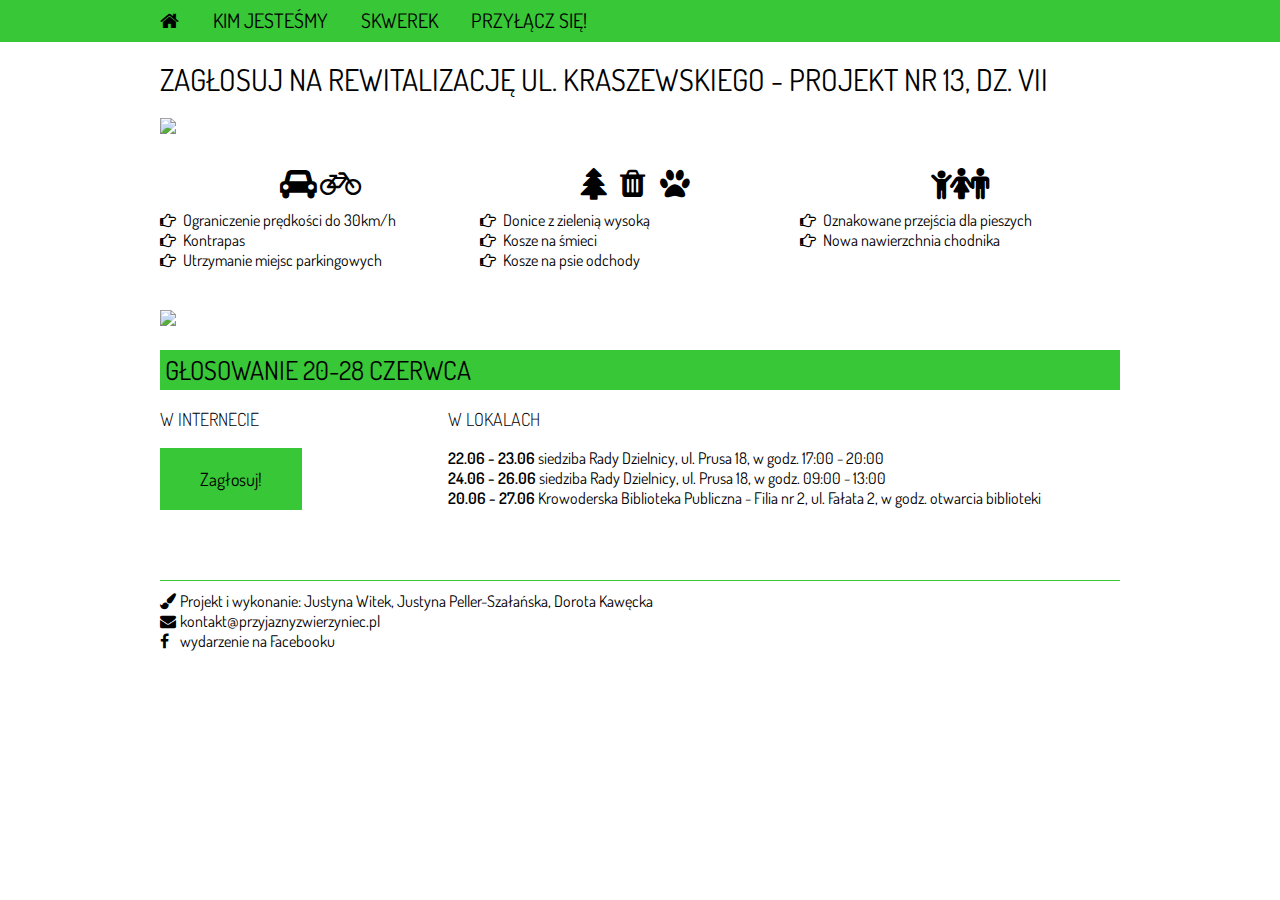
==== commit 38932fed: "Media query for 960px added" ====
--- a/index.html
+++ b/index.html
@@ -24,9 +24,10 @@
   <meta name="msapplication-TileImage" content="/images/favicon/ms-icon-144x144.png">
   <meta name="theme-color" content="#ffffff">
 
-  <meta content='Przyjazny Zwierzyniec' property='og:title'>
-  <meta content='Jesteśmy grupą mieszkańców, którzych łączy troska i dbanie o jakość wspólnej przestrzeni miejskiej naszej dzielnicy' property='og:description'>
-  <meta content='http://przyjaznyzwierzyniec.pl/images/salwatorska_falata_resize.jpg' property='og:image'>
+  <meta content="Przyjazny Zwierzyniec" property="og:title"/>
+  <meta content="http://przyjaznyzwierzyniec.pl" property="og:url"/>
+  <meta content="Jesteśmy grupą mieszkańców, którzych łączy troska i dbanie o jakość wspólnej przestrzeni miejskiej naszej dzielnicy" property="og:description"/>
+  <meta content="http://przyjaznyzwierzyniec.pl/images/salwatorska_falata_resize.jpg" property="og:image"/>
 
   <script src="/javascripts/ga.js"></script>
 </head>
--- a/stylesheets/main.css
+++ b/stylesheets/main.css
@@ -45,6 +45,18 @@
   width: 960px;
 }
 
+@media (max-width: 960px) {
+  body {
+    width: 100%;
+  }
+}
+
+@media (max-width: 960px) {
+  .menu {
+    width: 100%;
+  }
+}
+
 header {
   margin: 60px 0 20px 0;
 }
@@ -56,6 +68,12 @@
   border-top: 1px solid #38C736;
 }
 
+footer.sticky {
+  position: fixed;
+  bottom: 0;
+  width: inherit;
+  z-index: 1;
+}
 
 /*
   ========================================
@@ -153,8 +171,12 @@
   margin-bottom: 40px;
 }
 
+.icons-spacing {
+  margin: 0 20px 0 0;
+}
+
 .voting h2,
-.skwerek-aims h2 {
+.skwerek-aims-heading h2 {
   height: 40px;
   line-height: 40px;
   background-color: #38C736;
@@ -197,8 +219,28 @@
 nav ul,
 .elements ul,
 .voting-onsite ul,
-.skwerek-aims ul {
+.skwerek-aims-content ul,
+.about-us-completed ul {
   list-style-type: none;
+}
+
+.about-us-completed {
+  float: left;
+  width: 60%;
+}
+
+.about-us-completed ul {
+  padding-left: 30px;
+  padding-top: 10px;
+}
+
+.about-us-logo {
+  float: right;
+  width: 40%;
+}
+
+.about-us-logo img {
+  width: 200px;
 }
 
 .skwerek-plan {
@@ -225,12 +267,23 @@
 }
 
 .skwerek-legend li,
-.skwerek-aims li {
-  padding-top: 5px;
-}
-
-.skwerek-aims {
-  margin-bottom: 20px;
+.skwerek-aims-content li,
+.about-us-completed li {
+  padding-top: 7px;
+}
+
+.skwerek-aims-content {
+  padding-right: 40px;
+  float: left;
+  width: 70%;
+}
+
+.skwerek-statute {
+  float: right;
+  width: 30%;
+  padding: 15px;
+  margin-top: 50px;
+  border: 2px solid #38C736;
 }
 
 .skwerek-stages {
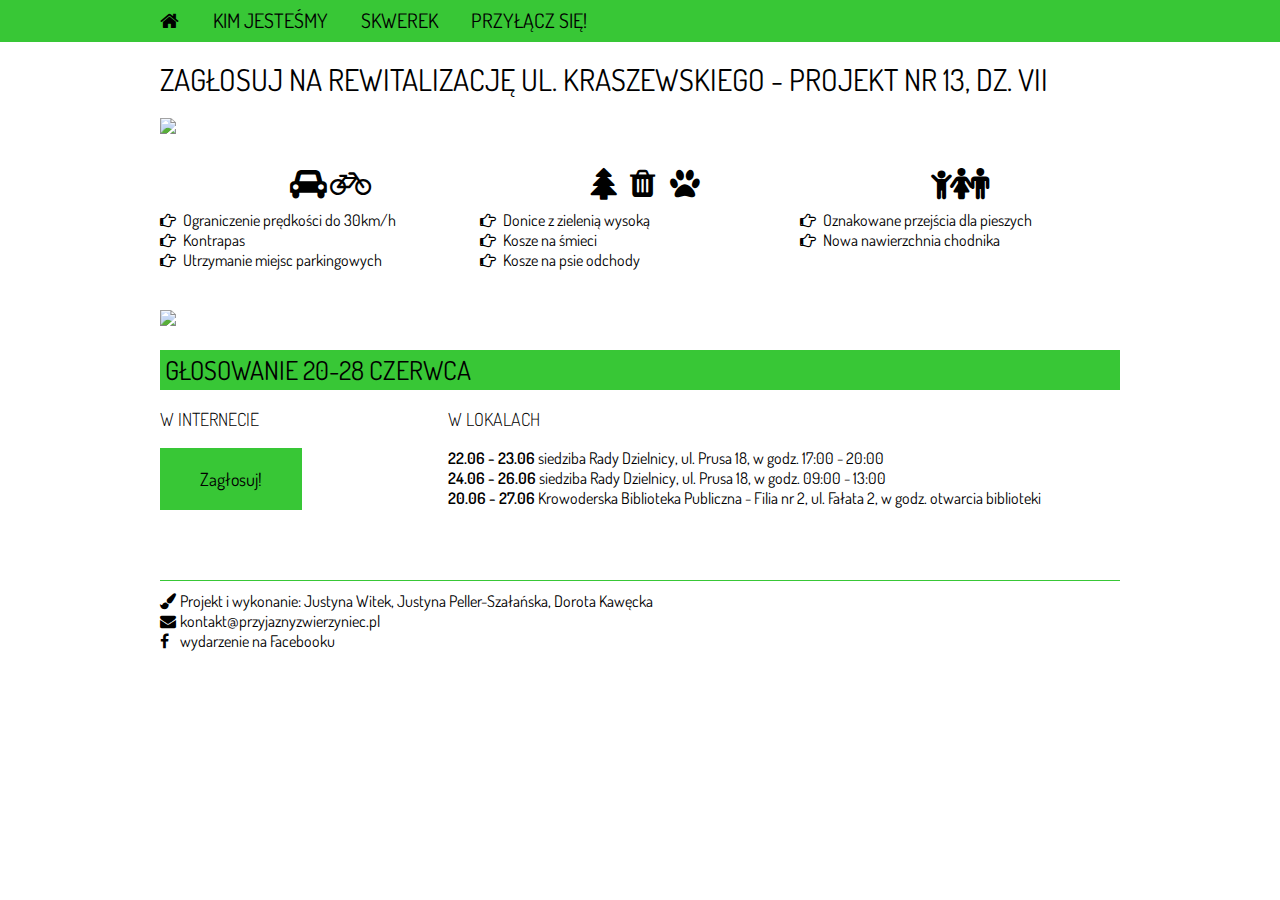
==== commit e39cf917: "Icons spacing improved" ====
--- a/index.html
+++ b/index.html
@@ -54,7 +54,7 @@
     <!--Założenia-->
     <div class="clear">
       <div class="elements">
-        <p><i class="fa fa-car fa-2x icons-spacing"></i><i class="fa fa-bicycle fa-2x icons-spacing"></i></p>
+        <p><i class="fa fa-car fa-2x icons-spacing"></i><i class="fa fa-bicycle fa-2x"></i></p>
         <ul>
           <li><i class="fa fa-hand-o-right"></i> Ograniczenie prędkości do 30km/h</li>
           <li><i class="fa fa-hand-o-right"></i> Kontrapas </li>
@@ -62,7 +62,7 @@
         </ul>
       </div>
       <div class="elements">
-        <p class="icons-spacing"><i class="fa fa-tree fa-2x icons-spacing"></i><i class="fa fa-trash fa-2x icons-spacing"></i><i class="fa fa-paw fa-2x icons-spacing"></i></p>
+        <p class="icons-spacing"><i class="fa fa-tree fa-2x icons-spacing"></i><i class="fa fa-trash fa-2x icons-spacing"></i><i class="fa fa-paw fa-2x"></i></p>
         <ul>
           <li><i class="fa fa-hand-o-right"></i> Donice z zielenią wysoką </li>
           <li><i class="fa fa-hand-o-right"></i> Kosze na śmieci</li>
